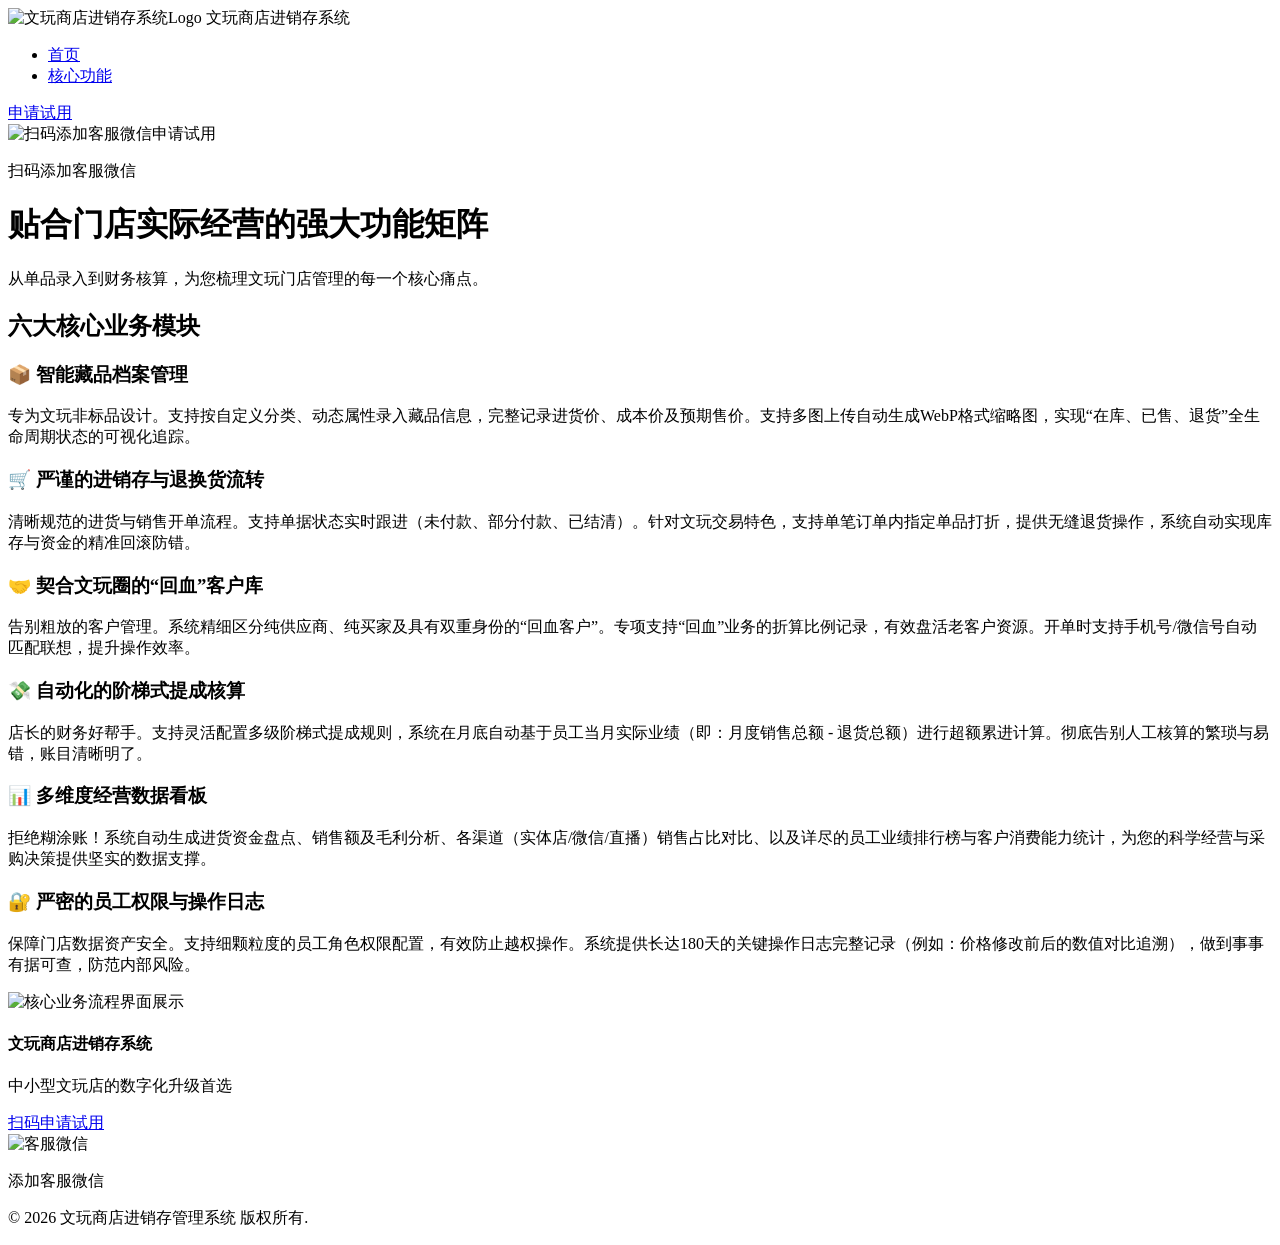
==== features.html @ 860a0b24 "Add files via upload" ====
<!DOCTYPE html>
<html lang="zh-CN">
<head>
    <meta charset="UTF-8">
    <meta name="viewport" content="width=device-width, initial-scale=1.0">
    <title>核心功能 - 文玩商店进销存管理系统</title>
    <meta name="keywords" content="藏品管理,销售管理,销售提成系统,文玩店员工管理,进货退货管理,回血机制,文玩数据分析">
    <meta name="description" content="详细了解文玩商店进销存管理系统的强大功能。包含智能藏品管理、进销存全流程、客户回血机制、阶梯式提成自动核算及多维度数据统计看板。">
    <link rel="stylesheet" href="css/style.css">
</head>
<body>
    <header class="navbar">
        <div class="container nav-container">
            <div class="logo">
                <img src="images/logo.jpg" alt="文玩商店进销存系统Logo" class="logo-img">
                <span>文玩商店进销存系统</span>
            </div>
            <nav>
                <ul class="nav-links">
                    <li><a href="index.html">首页</a></li>
                    <li><a href="features.html" class="active">核心功能</a></li>
                </ul>
            </nav>
            <div class="apply-btn-wrapper">
                <a href="javascript:void(0)" class="btn btn-primary apply-btn">申请试用</a>
                <div class="qr-popup">
                    <img src="images/wechat-qr.jpg" alt="扫码添加客服微信申请试用">
                    <p>扫码添加客服微信</p>
                </div>
            </div>
        </div>
    </header>

    <main class="page-header">
        <div class="container text-center">
            <h1>贴合门店实际经营的强大功能矩阵</h1>
            <p>从单品录入到财务核算，为您梳理文玩门店管理的每一个核心痛点。</p>
        </div>
    </main>

    <section class="feature-detail section-bg">
        <div class="container">
            <h2 class="text-center mb-40">六大核心业务模块</h2>
            <div class="feature-grid">
                <div class="feature-box">
                    <h3>📦 智能藏品档案管理</h3>
                    <p>专为文玩非标品设计。支持按自定义分类、动态属性录入藏品信息，完整记录进货价、成本价及预期售价。支持多图上传自动生成WebP格式缩略图，实现“在库、已售、退货”全生命周期状态的可视化追踪。</p>
                </div>
                <div class="feature-box">
                    <h3>🛒 严谨的进销存与退换货流转</h3>
                    <p>清晰规范的进货与销售开单流程。支持单据状态实时跟进（未付款、部分付款、已结清）。针对文玩交易特色，支持单笔订单内指定单品打折，提供无缝退货操作，系统自动实现库存与资金的精准回滚防错。</p>
                </div>
                <div class="feature-box">
                    <h3>🤝 契合文玩圈的“回血”客户库</h3>
                    <p>告别粗放的客户管理。系统精细区分纯供应商、纯买家及具有双重身份的“回血客户”。专项支持“回血”业务的折算比例记录，有效盘活老客户资源。开单时支持手机号/微信号自动匹配联想，提升操作效率。</p>
                </div>
                <div class="feature-box">
                    <h3>💸 自动化的阶梯式提成核算</h3>
                    <p>店长的财务好帮手。支持灵活配置多级阶梯式提成规则，系统在月底自动基于员工当月实际业绩（即：月度销售总额 - 退货总额）进行超额累进计算。彻底告别人工核算的繁琐与易错，账目清晰明了。</p>
                </div>
                <div class="feature-box">
                    <h3>📊 多维度经营数据看板</h3>
                    <p>拒绝糊涂账！系统自动生成进货资金盘点、销售额及毛利分析、各渠道（实体店/微信/直播）销售占比对比、以及详尽的员工业绩排行榜与客户消费能力统计，为您的科学经营与采购决策提供坚实的数据支撑。</p>
                </div>
                <div class="feature-box">
                    <h3>🔐 严密的员工权限与操作日志</h3>
                    <p>保障门店数据资产安全。支持细颗粒度的员工角色权限配置，有效防止越权操作。系统提供长达180天的关键操作日志完整记录（例如：价格修改前后的数值对比追溯），做到事事有据可查，防范内部风险。</p>
                </div>
            </div>
            
            <div class="text-center mt-40">
                <img src="images/feature-core-business.jpg" alt="核心业务流程界面展示" class="feature-large-img">
            </div>
        </div>
    </section>

    <footer>
        <div class="container footer-container">
            <div class="footer-info">
                <h4>文玩商店进销存系统</h4>
                <p>中小型文玩店的数字化升级首选</p>
            </div>
            <div class="footer-contact">
                <div class="apply-btn-wrapper mt-10">
                    <a href="javascript:void(0)" class="btn btn-primary btn-small apply-btn">扫码申请试用</a>
                    <div class="qr-popup popup-top">
                        <img src="images/wechat-qr.jpg" alt="客服微信">
                        <p>添加客服微信</p>
                    </div>
                </div>
            </div>
        </div>
        <div class="footer-bottom">
            <p>&copy; 2026 文玩商店进销存管理系统 版权所有.</p>
        </div>
    </footer>
</body>
</html>
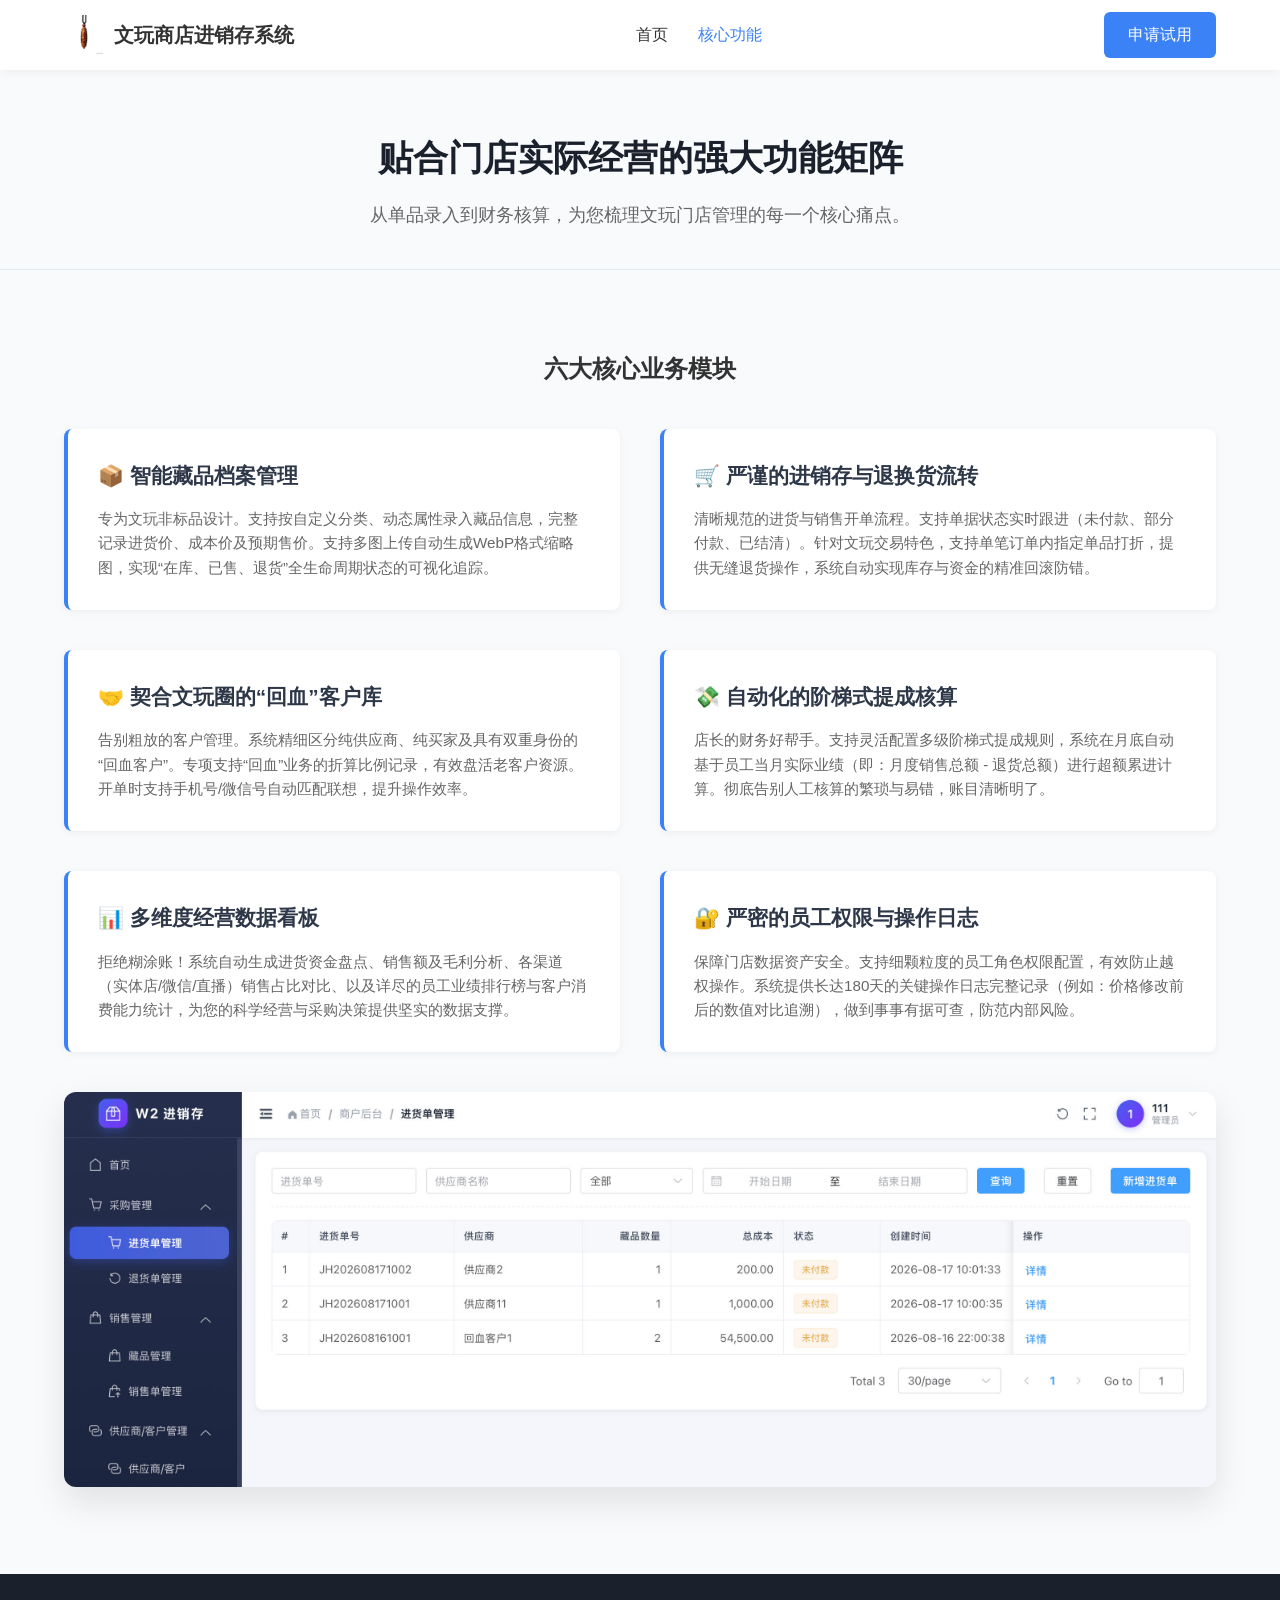
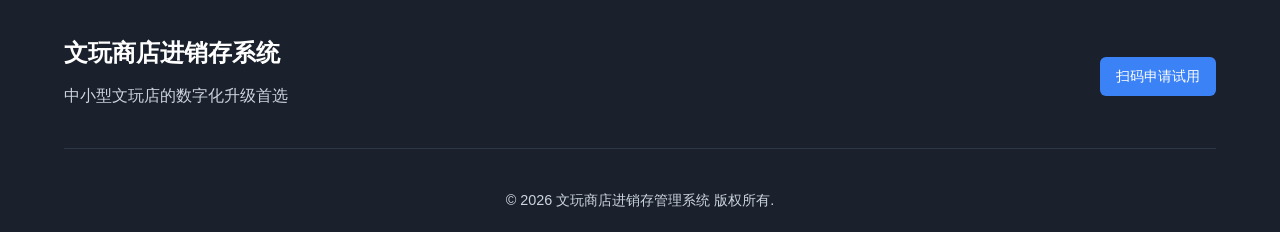
==== commit c8942610: "Update image paths in features.html" ====
--- a/features.html
+++ b/features.html
@@ -6,13 +6,13 @@
     <title>核心功能 - 文玩商店进销存管理系统</title>
     <meta name="keywords" content="藏品管理,销售管理,销售提成系统,文玩店员工管理,进货退货管理,回血机制,文玩数据分析">
     <meta name="description" content="详细了解文玩商店进销存管理系统的强大功能。包含智能藏品管理、进销存全流程、客户回血机制、阶梯式提成自动核算及多维度数据统计看板。">
-    <link rel="stylesheet" href="css/style.css">
+    <link rel="stylesheet" href="style.css">
 </head>
 <body>
     <header class="navbar">
         <div class="container nav-container">
             <div class="logo">
-                <img src="images/logo.jpg" alt="文玩商店进销存系统Logo" class="logo-img">
+                <img src="logo.jpg" alt="文玩商店进销存系统Logo" class="logo-img">
                 <span>文玩商店进销存系统</span>
             </div>
             <nav>
@@ -24,7 +24,7 @@
             <div class="apply-btn-wrapper">
                 <a href="javascript:void(0)" class="btn btn-primary apply-btn">申请试用</a>
                 <div class="qr-popup">
-                    <img src="images/wechat-qr.jpg" alt="扫码添加客服微信申请试用">
+                    <img src="wechat-qr.jpg" alt="扫码添加客服微信申请试用">
                     <p>扫码添加客服微信</p>
                 </div>
             </div>
@@ -69,7 +69,7 @@
             </div>
             
             <div class="text-center mt-40">
-                <img src="images/feature-core-business.jpg" alt="核心业务流程界面展示" class="feature-large-img">
+                <img src="feature-core-business.jpg" alt="核心业务流程界面展示" class="feature-large-img">
             </div>
         </div>
     </section>
@@ -84,7 +84,7 @@
                 <div class="apply-btn-wrapper mt-10">
                     <a href="javascript:void(0)" class="btn btn-primary btn-small apply-btn">扫码申请试用</a>
                     <div class="qr-popup popup-top">
-                        <img src="images/wechat-qr.jpg" alt="客服微信">
+                        <img src="wechat-qr.jpg" alt="客服微信">
                         <p>添加客服微信</p>
                     </div>
                 </div>
@@ -95,4 +95,4 @@
         </div>
     </footer>
 </body>
-</html>+</html>
--- a/style.css
+++ b/style.css
@@ -0,0 +1,489 @@
+/* 基础变量 */
+:root {
+    --primary-color: #3b82f6; /* 科技蓝，更适合企业应用 */
+    --primary-dark: #2563eb;
+    --text-color: #333333;
+    --text-light: #666666;
+    --bg-color: #ffffff;
+    --section-bg: #f8fafc; /* 非常浅的灰蓝背景，显专业 */
+    --border-color: #e2e8f0;
+}
+
+/* 全局重置与基础样式 */
+* {
+    margin: 0;
+    padding: 0;
+    box-sizing: border-box;
+}
+
+body {
+    font-family: -apple-system, BlinkMacSystemFont, "Segoe UI", Roboto, "Helvetica Neue", Arial, sans-serif;
+    line-height: 1.6;
+    color: var(--text-color);
+    background-color: var(--bg-color);
+}
+
+.container {
+    width: 90%;
+    max-width: 1200px;
+    margin: 0 auto;
+}
+
+a {
+    text-decoration: none;
+    color: var(--primary-color);
+    transition: color 0.3s;
+}
+
+a:hover {
+    color: var(--primary-dark);
+}
+
+ul {
+    list-style: none;
+}
+
+/* 按钮样式 */
+.btn {
+    display: inline-block;
+    padding: 10px 24px;
+    border-radius: 6px;
+    font-weight: 500;
+    text-align: center;
+    cursor: pointer;
+    transition: background-color 0.3s, transform 0.2s;
+}
+
+.btn-primary {
+    background-color: var(--primary-color);
+    color: white !important;
+    border: none;
+}
+
+.btn-primary:hover {
+    background-color: var(--primary-dark);
+    transform: translateY(-2px);
+}
+
+.btn-secondary {
+    background-color: transparent;
+    color: var(--primary-color) !important;
+    border: 1px solid var(--primary-color);
+}
+
+.btn-secondary:hover {
+    background-color: var(--primary-color);
+    color: white !important;
+}
+
+.btn-large {
+    padding: 14px 32px;
+    font-size: 1.1rem;
+}
+
+.btn-small {
+    padding: 8px 16px;
+    font-size: 0.9rem;
+}
+
+/* 辅助类 */
+.text-center { text-align: center; }
+.mt-10 { margin-top: 10px; }
+.mt-20 { margin-top: 20px; }
+.mt-40 { margin-top: 40px; }
+.mb-40 { margin-bottom: 40px; }
+.section-bg { background-color: var(--section-bg); }
+
+/* 导航栏 */
+.navbar {
+    background-color: var(--bg-color);
+    box-shadow: 0 2px 10px rgba(0,0,0,0.05);
+    position: sticky;
+    top: 0;
+    z-index: 100;
+}
+
+.nav-container {
+    display: flex;
+    justify-content: space-between;
+    align-items: center;
+    height: 70px;
+}
+
+.logo {
+    display: flex;
+    align-items: center;
+    gap: 10px;
+    font-size: 1.25rem;
+    font-weight: bold;
+    color: var(--text-color);
+}
+
+.logo-img {
+    height: 40px;
+    width: auto;
+}
+
+.nav-links {
+    display: flex;
+    gap: 30px;
+}
+
+.nav-links a {
+    color: var(--text-color);
+    font-weight: 500;
+}
+
+.nav-links a:hover, .nav-links a.active {
+    color: var(--primary-color);
+}
+
+/* 微信二维码悬浮弹窗 */
+.apply-btn-wrapper {
+    position: relative;
+    display: inline-block;
+}
+
+.qr-popup {
+    display: none;
+    position: absolute;
+    top: 100%;
+    left: 50%;
+    transform: translateX(-50%);
+    margin-top: 10px;
+    background: white;
+    padding: 15px;
+    border-radius: 8px;
+    box-shadow: 0 4px 20px rgba(0,0,0,0.15);
+    z-index: 10;
+    text-align: center;
+    min-width: 150px;
+}
+
+.qr-popup.popup-top {
+    top: auto;
+    bottom: 100%;
+    margin-top: 0;
+    margin-bottom: 10px;
+}
+
+.qr-popup::before {
+    content: '';
+    position: absolute;
+    top: -8px;
+    left: 50%;
+    transform: translateX(-50%);
+    border-width: 0 8px 8px 8px;
+    border-style: solid;
+    border-color: transparent transparent white transparent;
+}
+
+.qr-popup.popup-top::before {
+    top: auto;
+    bottom: -8px;
+    border-width: 8px 8px 0 8px;
+    border-color: white transparent transparent transparent;
+}
+
+.qr-popup img {
+    width: 120px;
+    height: 120px;
+    margin-bottom: 8px;
+}
+
+.qr-popup p {
+    font-size: 0.85rem;
+    color: var(--text-light);
+    margin: 0;
+}
+
+.apply-btn-wrapper:hover .qr-popup {
+    display: block;
+    animation: fadeIn 0.3s ease-out;
+}
+
+@keyframes fadeIn {
+    from { opacity: 0; transform: translate(-50%, 10px); }
+    to { opacity: 1; transform: translate(-50%, 0); }
+}
+
+/* 首页 Hero 区域 */
+.hero {
+    padding: 80px 0;
+}
+
+.hero-container {
+    display: flex;
+    align-items: center;
+    gap: 50px;
+}
+
+.hero-content {
+    flex: 1;
+}
+
+.hero-content h1 {
+    font-size: 2.5rem;
+    line-height: 1.3;
+    margin-bottom: 20px;
+    color: #1a202c;
+}
+
+.hero-content p {
+    font-size: 1.1rem;
+    color: var(--text-light);
+    margin-bottom: 30px;
+}
+
+.hero-image {
+    flex: 1.2;
+    display: flex;
+    justify-content: center;
+}
+
+.dashboard-preview {
+    max-width: 100%;
+    height: auto;
+    border-radius: 12px;
+    box-shadow: 0 20px 40px rgba(0,0,0,0.1);
+}
+
+/* 三列网格 */
+.benefits {
+    padding: 80px 0;
+}
+
+.section-title {
+    text-align: center;
+    font-size: 2rem;
+    margin-bottom: 50px;
+    color: #1a202c;
+}
+
+.grid-3 {
+    display: grid;
+    grid-template-columns: repeat(auto-fit, minmax(300px, 1fr));
+    gap: 30px;
+}
+
+.card {
+    background: white;
+    padding: 40px 30px;
+    border-radius: 12px;
+    text-align: center;
+    box-shadow: 0 4px 6px rgba(0,0,0,0.05);
+    transition: transform 0.3s, box-shadow 0.3s;
+    border: 1px solid var(--border-color);
+}
+
+.card:hover {
+    transform: translateY(-5px);
+    box-shadow: 0 10px 20px rgba(0,0,0,0.08);
+}
+
+.card-icon {
+    font-size: 3rem;
+    margin-bottom: 20px;
+}
+
+.card h3 {
+    font-size: 1.25rem;
+    margin-bottom: 15px;
+    color: #2d3748;
+}
+
+.card p {
+    color: var(--text-light);
+    font-size: 0.95rem;
+}
+
+/* 功能概览图文对半 */
+.features-overview {
+    padding: 80px 0;
+}
+
+.split-layout {
+    display: flex;
+    align-items: center;
+    gap: 60px;
+}
+
+.split-text {
+    flex: 1;
+}
+
+.split-text h3 {
+    font-size: 1.8rem;
+    margin-bottom: 20px;
+    color: #2d3748;
+}
+
+.split-text ul {
+    margin-bottom: 30px;
+}
+
+.split-text li {
+    margin-bottom: 15px;
+    padding-left: 25px;
+    position: relative;
+    color: var(--text-light);
+}
+
+.split-text li::before {
+    content: '✓';
+    position: absolute;
+    left: 0;
+    color: var(--primary-color);
+    font-weight: bold;
+}
+
+.split-text strong {
+    color: var(--text-color);
+}
+
+.split-image {
+    flex: 1;
+}
+
+.split-image img {
+    max-width: 100%;
+    border-radius: 8px;
+    box-shadow: 0 10px 30px rgba(0,0,0,0.1);
+}
+
+/* 核心功能页表头 */
+.page-header {
+    background-color: var(--section-bg);
+    padding: 60px 0 40px;
+    border-bottom: 1px solid var(--border-color);
+}
+
+.page-header h1 {
+    font-size: 2.2rem;
+    margin-bottom: 15px;
+    color: #1a202c;
+}
+
+.page-header p {
+    font-size: 1.1rem;
+    color: var(--text-light);
+    max-width: 700px;
+    margin: 0 auto;
+}
+
+/* 核心功能详情网格 */
+.feature-detail {
+    padding: 80px 0;
+}
+
+.feature-grid {
+    display: grid;
+    grid-template-columns: repeat(auto-fit, minmax(450px, 1fr));
+    gap: 40px;
+}
+
+.feature-box {
+    background: white;
+    padding: 30px;
+    border-radius: 8px;
+    border-left: 4px solid var(--primary-color);
+    box-shadow: 0 2px 8px rgba(0,0,0,0.05);
+}
+
+.feature-box h3 {
+    font-size: 1.3rem;
+    margin-bottom: 15px;
+    color: #2d3748;
+    display: flex;
+    align-items: center;
+    gap: 10px;
+}
+
+.feature-box p {
+    color: var(--text-light);
+    font-size: 0.95rem;
+}
+
+.feature-large-img {
+    max-width: 100%;
+    border-radius: 12px;
+    box-shadow: 0 15px 35px rgba(0,0,0,0.1);
+}
+
+/* 页脚 */
+footer {
+    background-color: #1a202c;
+    color: #cbd5e0;
+    padding: 60px 0 20px;
+}
+
+.footer-container {
+    display: flex;
+    justify-content: space-between;
+    align-items: center;
+    margin-bottom: 40px;
+    padding-bottom: 40px;
+    border-bottom: 1px solid #2d3748;
+}
+
+.footer-info h4 {
+    color: white;
+    font-size: 1.5rem;
+    margin-bottom: 10px;
+}
+
+.footer-contact {
+    text-align: right;
+}
+
+.footer-bottom {
+    text-align: center;
+    font-size: 0.9rem;
+}
+
+.footer-bottom a {
+    color: #cbd5e0;
+}
+
+.footer-bottom a:hover {
+    color: white;
+}
+
+/* 响应式设计 */
+@media (max-width: 992px) {
+    .hero-container, .split-layout {
+        flex-direction: column;
+        text-align: center;
+    }
+    
+    .split-text li {
+        text-align: left;
+    }
+
+    .footer-container {
+        flex-direction: column;
+        text-align: center;
+        gap: 30px;
+    }
+
+    .footer-contact {
+        text-align: center;
+    }
+}
+
+@media (max-width: 768px) {
+    .nav-container {
+        flex-direction: column;
+        height: auto;
+        padding: 15px 0;
+        gap: 15px;
+    }
+    
+    .hero-content h1 {
+        font-size: 2rem;
+    }
+    
+    .feature-grid {
+        grid-template-columns: 1fr;
+    }
+}
